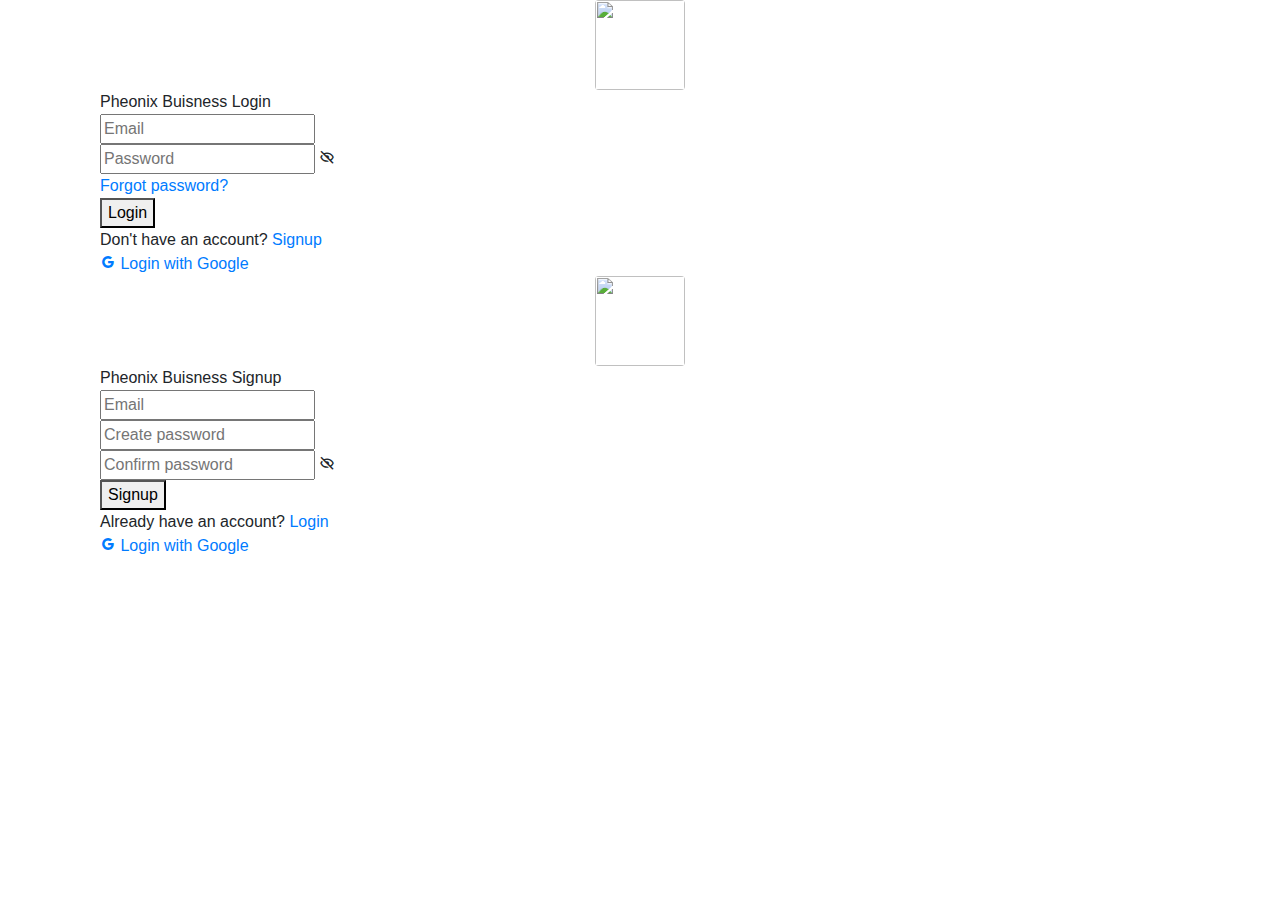
==== Index.html @ c272c10c "Initial Commit with Login page" ====
<!DOCTYPE html>
    <html lang="en">
    <head>
        <meta charset="UTF-8">
        <meta http-equiv="X-UA-Compatible" content="IE=edge">
        <meta name="viewport" content="width=device-width, initial-scale=1.0">
        <title>Pheonix Buisness Login</title>
        <link rel="icon" type="image/x-icon" href="resources/Logo.jpg">
        <link rel="stylesheet" href="CSS/style.css">
        <link href='https://unpkg.com/boxicons@2.1.2/css/boxicons.min.css' rel='stylesheet'>
        <link rel="stylesheet" href="https://cdn.jsdelivr.net/npm/bootstrap@4.0.0/dist/css/bootstrap.min.css" integrity="sha384-Gn5384xqQ1aoWXA+058RXPxPg6fy4IWvTNh0E263XmFcJlSAwiGgFAW/dAiS6JXm" crossorigin="anonymous">
                        
    </head>
    <body class="container">
        <section class="container forms">
            <div class="form login">
                <div class="form-content">
                    <img src="resources/Logo.jpg" width="90" height="90" class="rounded mx-auto d-block">
                    <header>Pheonix Buisness Login</header>
                    <form action="#">
                        <div class="field input-field">
                            <input type="email" placeholder="Email" class="input">
                        </div>

                        <div class="field input-field">
                            <input type="password" placeholder="Password" class="password">
                            <i class='bx bx-hide eye-icon'></i>
                        </div>

                        <div class="form-link">
                            <a href="#" class="forgot-pass">Forgot password?</a>
                        </div>

                        <div class="field button-field">
                            <button>Login</button>
                        </div>
                    </form>

                    <div class="form-link">
                        <span>Don't have an account? <a href="#" class="link signup-link">Signup</a></span>
                    </div>
                </div>

                <div class="line"></div>
                <div class="media-options">
                    <a href="#" class="field facebook">
                        <i class='bx bxl-google facebook-icon'></i>
                        <span>Login with Google</span>
                    </a>
                </div>

            </div>

            <!-- Signup Form -->

            <div class="form signup">
                <div class="form-content">
                    <img src="resources/Logo.jpg" width="90" height="90" class="rounded mx-auto d-block">
                    <header>Pheonix Buisness Signup</header>
                    <form action="#">
                        <div class="field input-field">
                            <input type="email" placeholder="Email" class="input">
                        </div>

                        <div class="field input-field">
                            <input type="password" placeholder="Create password" class="password">
                        </div>

                        <div class="field input-field">
                            <input type="password" placeholder="Confirm password" class="password">
                            <i class='bx bx-hide eye-icon'></i>
                        </div>

                        <div class="field button-field">
                            <button>Signup</button>
                        </div>
                    </form>

                    <div class="form-link">
                        <span>Already have an account? <a href="#" class="link login-link">Login</a></span>
                    </div>
                </div>

                <div class="line"></div>
                <div class="media-options">
                    <a href="#" class="field facebook">
                        <i class='bx bxl-google facebook-icon'></i>
                        <span>Login with Google</span>
                    </a>
                </div>

            </div>
        </section>
        <script src="Script/script.js"></script>
    </body>
</html>
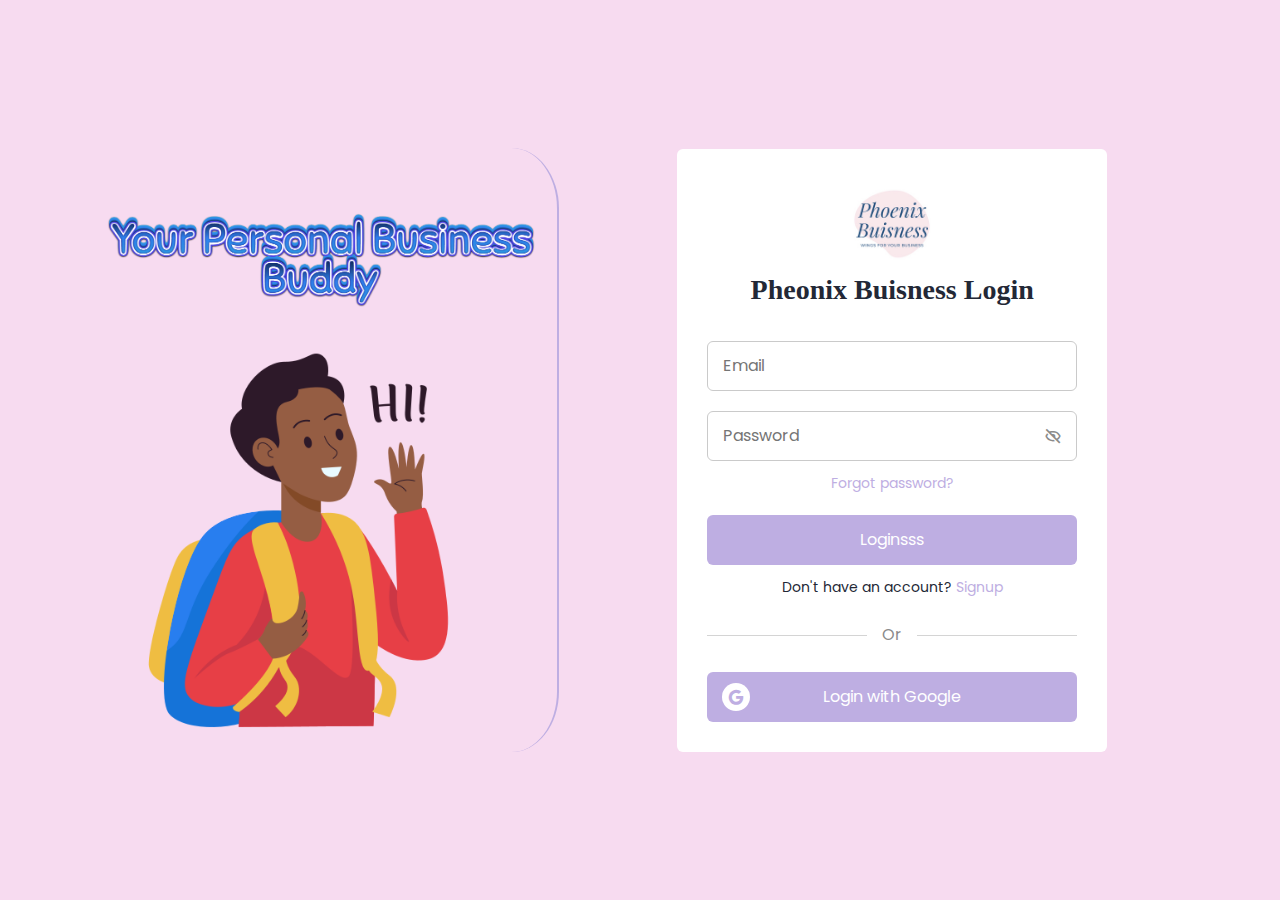
==== commit c07780d5: "Add files via upload" ====
--- a/Index.html
+++ b/Index.html
@@ -12,6 +12,10 @@
                         
     </head>
     <body class="container">
+        <div class="left-loginpage">
+            <img src="resources/Heading Text.png" width="100%" height="100%" class="heading-img" alt="heading">
+            <img src="resources/buddy.png" width="90%" height="90%" alt="buddy">
+        </div>
         <section class="container forms">
             <div class="form login">
                 <div class="form-content">
@@ -32,7 +36,7 @@
                         </div>
 
                         <div class="field button-field">
-                            <button>Login</button>
+                            <button id="loginButton">Loginsss</button>
                         </div>
                     </form>
 
@@ -43,7 +47,7 @@
 
                 <div class="line"></div>
                 <div class="media-options">
-                    <a href="#" class="field facebook">
+                    <a href="src/homePage.html" class="field facebook">
                         <i class='bx bxl-google facebook-icon'></i>
                         <span>Login with Google</span>
                     </a>
--- a/CSS/style.css
+++ b/CSS/style.css
@@ -0,0 +1,180 @@
+/* Google Fonts - Poppins */
+@import url('https://fonts.googleapis.com/css2?family=Poppins:wght@300;400;500;600&display=swap');
+*{
+    margin: 0;
+    padding: 0;
+    box-sizing: border-box;
+    font-family: 'Poppins', sans-serif;
+}
+.container{
+    height: 100vh;
+    width: 100%;
+    display: flex;
+    align-items: center;
+    justify-content: center;
+    background-color: #F7DBF0;
+    column-gap: 30px;
+}
+.form{
+    position: absolute;
+    max-width: 430px;
+    width: 100%;
+    padding: 30px;
+    border-radius: 6px;
+    background: #FFF;
+}
+.form.signup{
+    opacity: 0;
+    pointer-events: none;
+}
+.forms.show-signup .form.signup{
+    opacity: 1;
+    pointer-events: auto;
+}
+.forms.show-signup .form.login{
+    opacity: 0;
+    pointer-events: none;
+}
+header{
+    font-size: 28px;
+    font-weight: 600;
+    color: #232836;
+    text-align: center;
+    font-family: myFirstFont;
+}
+form{
+    margin-top: 30px;
+}
+.form .field{
+    position: relative;
+    height: 50px;
+    width: 100%;
+    margin-top: 20px;
+    border-radius: 6px;
+}
+.field input,
+.field button{
+    height: 100%;
+    width: 100%;
+    border: none;
+    font-size: 16px;
+    font-weight: 400;
+    border-radius: 6px;
+}
+.field input{
+    outline: none;
+    padding: 0 15px;
+    border: 1px solid#CACACA;
+}
+.field input:focus{
+    border-bottom-width: 2px;
+}
+.eye-icon{
+    position: absolute;
+    top: 50%;
+    right: 10px;
+    transform: translateY(-50%);
+    font-size: 18px;
+    color: #8b8b8b;
+    cursor: pointer;
+    padding: 5px;
+}
+.field button{
+    color: #fff;
+    background-color: #BEAEE2;
+    transition: all 0.3s ease;
+    cursor: pointer;
+}
+.field button:hover{
+    background-color: #CDF0EA;
+}
+.form-link{
+    text-align: center;
+    margin-top: 10px;
+}
+.form-link span,
+.form-link a{
+    font-size: 14px;
+    font-weight: 400;
+    color: #232836;
+}
+.form a{
+    color: #BEAEE2;
+    text-decoration: none;
+}
+.form-content a:hover{
+    text-decoration: underline;
+}
+.line{
+    position: relative;
+    height: 1px;
+    width: 100%;
+    margin: 36px 0;
+    background-color: #d4d4d4;
+}
+.line::before{
+    content: 'Or';
+    position: absolute;
+    top: 50%;
+    left: 50%;
+    transform: translate(-50%, -50%);
+    background-color: #FFF;
+    color: #8b8b8b;
+    padding: 0 15px;
+}
+.media-options a{
+    display: flex;
+    align-items: center;
+    justify-content: center;
+}
+a.facebook{
+    color: #fff;
+    background-color: #BEAEE2;
+}
+a.facebook .facebook-icon{
+    height: 28px;
+    width: 28px;
+    color: #BEAEE2;
+    font-size: 20px;
+    border-radius: 50%;
+    display: flex;
+    align-items: center;
+    justify-content: center;
+    background-color: #fff;
+}
+.facebook-icon,
+img.google-img{
+    position: absolute;
+    top: 50%;
+    left: 15px;
+    transform: translateY(-50%);
+}
+img.google-img{
+    height: 20px;
+    width: 20px;
+    object-fit: cover;
+}
+a.google{
+    border: 1px solid #CACACA;
+}
+a.google span{
+    font-weight: 500;
+    opacity: 0.6;
+    color: #232836;
+}
+
+@media screen and (max-width: 400px) {
+    .form{
+        padding: 20px 10px;
+    }
+    
+}
+.left-loginpage{
+    width: 80%;
+    align-items: center;
+    border-right: 2px solid #BEAEE2;
+    border-radius: 10%;
+}
+.heading-img{
+    margin-top: 50px;
+}